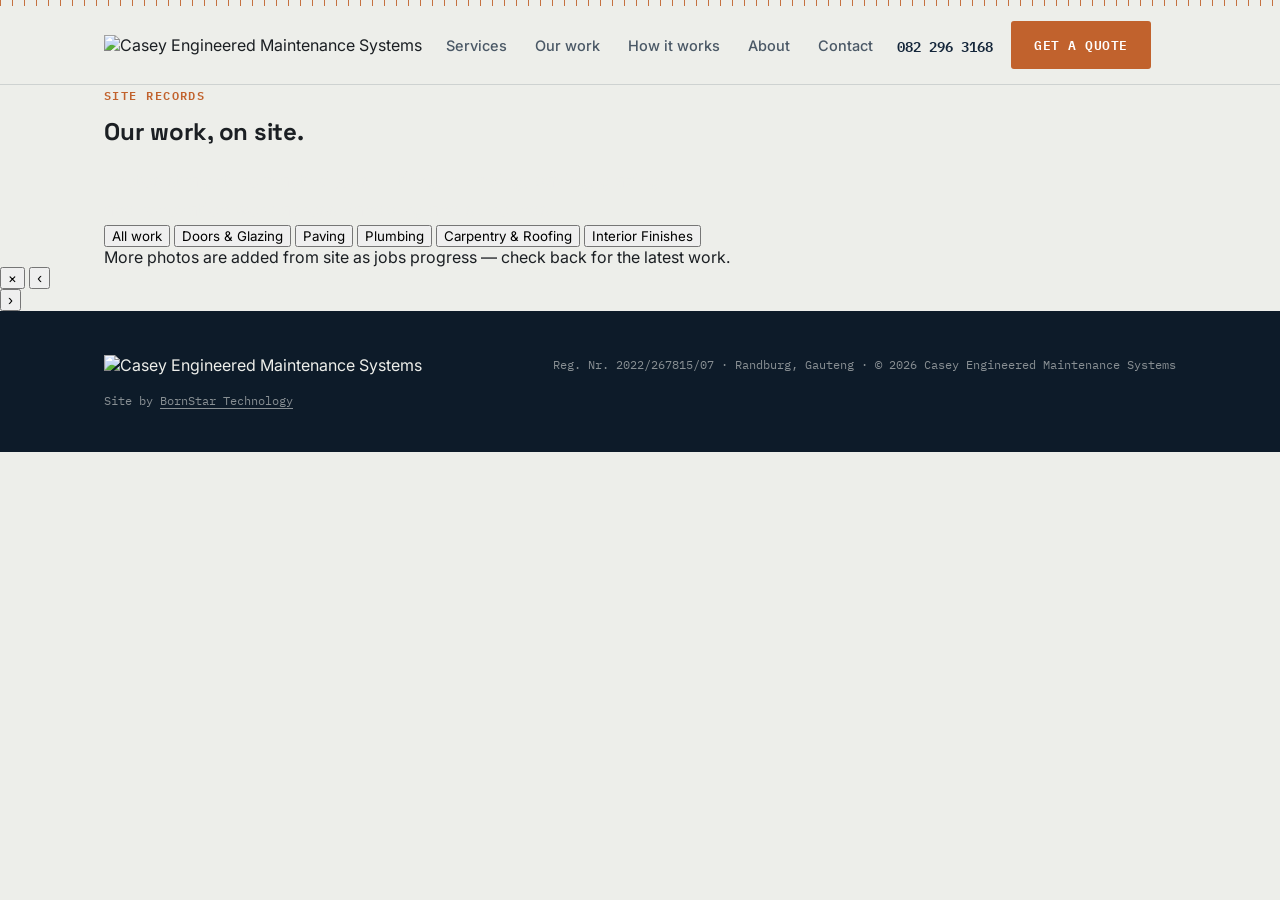
==== gallery.html @ 01d8136f "Add files via upload" ====
<!DOCTYPE html>
<html lang="en-ZA">
<head>
<meta charset="UTF-8">
<meta name="viewport" content="width=device-width, initial-scale=1.0">
<title>Our Work | Casey Engineered Maintenance Systems</title>
<meta name="description" content="Recent tiling, plumbing, paving, glazing and renovation work by Casey Engineered Maintenance Systems — Randburg and surrounds.">
<link rel="preconnect" href="https://fonts.googleapis.com">
<link rel="preconnect" href="https://fonts.gstatic.com" crossorigin>
<link href="https://fonts.googleapis.com/css2?family=Space+Grotesk:wght@500;600;700&family=Inter:wght@400;500;600&family=IBM+Plex+Mono:wght@500;600&display=swap" rel="stylesheet">
<link rel="stylesheet" href="css/style.css">
<link rel="icon" type="image/png" sizes="32x32" href="assets/favicon-32.png">
<link rel="apple-touch-icon" href="assets/apple-touch-icon.png">
</head>
<body>

<div class="dimline dimline--top" aria-hidden="true"></div>

<header class="site-header" id="top">
  <div class="wrap header-inner">
    <a class="brand" href="index.html">
      <img src="assets/logo.png" alt="Casey Engineered Maintenance Systems" class="brand__logo">
    </a>
    <nav class="nav" id="nav">
      <a href="index.html#services">Services</a>
      <a href="gallery.html" class="nav--active">Our work</a>
      <a href="index.html#process">How it works</a>
      <a href="index.html#about">About</a>
      <a href="index.html#contact">Contact</a>
    </nav>
    <div class="header-cta">
      <a class="tel" href="tel:+27822963168">082 296 3168</a>
      <a class="btn btn--copper" href="index.html#contact">Get a quote</a>
    </div>
    <button class="nav-toggle" id="navToggle" aria-label="Open menu" aria-expanded="false">
      <span></span><span></span><span></span>
    </button>
  </div>
</header>

<main>

  <!-- GALLERY HERO -->
  <section class="gallery-hero">
    <div class="wrap">
      <p class="eyebrow">Site records</p>
      <h1>Our work, on site.</h1>
      <p class="hero-lead hero-lead--dark">Photos straight from active jobs — tiling, plumbing, paving, glazing and renovation work across Randburg and surrounds.</p>
    </div>
  </section>

  <!-- FILTERS -->
  <section class="gallery-section">
    <div class="wrap">
      <div class="filter-bar" id="filterBar">
        <button class="filter-btn is-active" data-filter="all">All work</button>
        <button class="filter-btn" data-filter="glazing">Doors &amp; Glazing</button>
        <button class="filter-btn" data-filter="paving">Paving</button>
        <button class="filter-btn" data-filter="plumbing">Plumbing</button>
        <button class="filter-btn" data-filter="carpentry">Carpentry &amp; Roofing</button>
        <button class="filter-btn" data-filter="interior">Interior Finishes</button>
      </div>

      <div class="gallery-grid" id="galleryGrid">
        <!-- populated by js/gallery.js -->
      </div>

      <p class="gallery-note">More photos are added from site as jobs progress — check back for the latest work.</p>
    </div>
  </section>

</main>

<!-- LIGHTBOX -->
<div class="lightbox" id="lightbox" aria-hidden="true">
  <button class="lightbox__close" id="lightboxClose" aria-label="Close">&times;</button>
  <button class="lightbox__nav lightbox__nav--prev" id="lightboxPrev" aria-label="Previous image">&#8249;</button>
  <img class="lightbox__img" id="lightboxImg" src="" alt="">
  <button class="lightbox__nav lightbox__nav--next" id="lightboxNext" aria-label="Next image">&#8250;</button>
  <p class="lightbox__caption" id="lightboxCaption"></p>
</div>

<footer class="site-footer">
  <div class="wrap footer-inner">
    <div class="brand brand--footer">
      <img src="assets/logo.png" alt="Casey Engineered Maintenance Systems" class="brand__logo brand__logo--footer">
    </div>
    <p class="footer-meta">Reg. Nr. 2022/267815/07 · Randburg, Gauteng · © <span id="year"></span> Casey Engineered Maintenance Systems</p>
    <p class="footer-credit">Site by <a href="https://github.com/" target="_blank" rel="noopener">BornStar Technology</a></p>
  </div>
</footer>

<script src="js/script.js"></script>
<script src="js/gallery.js"></script>
</body>
</html>
---- css/style.css ----
/* ============================================
   CASEY ENGINEERED MAINTENANCE SYSTEMS
   Design tokens
   ============================================ */
:root {
  --navy: #14263A;
  --navy-deep: #0D1B29;
  --cement: #EDEEEA;
  --cement-dim: #E1E2DC;
  --ink: #1B1F23;
  --copper: #C1622D;
  --copper-light: #E08A52;
  --yellow: #E8B93A;
  --white: #FFFFFF;
  --line: rgba(20, 38, 58, 0.14);
  --line-on-dark: rgba(237, 238, 234, 0.16);

  --font-display: 'Space Grotesk', 'Arial Narrow', sans-serif;
  --font-body: 'Inter', -apple-system, BlinkMacSystemFont, sans-serif;
  --font-mono: 'IBM Plex Mono', 'Courier New', monospace;

  --wrap: 1120px;
}

*, *::before, *::after { box-sizing: border-box; }
html { scroll-behavior: smooth; }
@media (prefers-reduced-motion: reduce) {
  html { scroll-behavior: auto; }
  * { animation-duration: 0.001ms !important; animation-iteration-count: 1 !important; transition-duration: 0.001ms !important; }
}

body {
  margin: 0;
  font-family: var(--font-body);
  color: var(--ink);
  background: var(--cement);
  -webkit-font-smoothing: antialiased;
}

h1, h2, h3 { font-family: var(--font-display); margin: 0; line-height: 1.08; letter-spacing: -0.01em; }
p { margin: 0; }
a { color: inherit; text-decoration: none; }
ul, ol { margin: 0; padding: 0; list-style: none; }
img { max-width: 100%; display: block; }
button { font-family: inherit; cursor: pointer; }

.wrap { max-width: var(--wrap); margin: 0 auto; padding: 0 24px; }

:focus-visible {
  outline: 2px solid var(--copper);
  outline-offset: 3px;
}

.eyebrow {
  font-family: var(--font-mono);
  font-size: 12px;
  font-weight: 600;
  letter-spacing: 0.12em;
  text-transform: uppercase;
  color: var(--copper);
  margin-bottom: 14px;
  display: block;
}
.eyebrow--dark { color: var(--navy); opacity: 0.65; }

.section-lead {
  font-size: 17px;
  line-height: 1.55;
  color: var(--ink);
  opacity: 0.72;
  max-width: 46ch;
  margin-top: 14px;
}

/* Dimension line — signature motif, used as a hairline ruler with tick marks */
.dimline {
  height: 6px;
  background:
    repeating-linear-gradient(
      to right,
      var(--copper) 0, var(--copper) 1px,
      transparent 1px, transparent 12px
    );
  opacity: 0.9;
}

/* ============================================
   Buttons
   ============================================ */
.btn {
  display: inline-flex;
  align-items: center;
  justify-content: center;
  padding: 12px 22px;
  font-family: var(--font-mono);
  font-size: 13px;
  font-weight: 600;
  letter-spacing: 0.04em;
  text-transform: uppercase;
  border-radius: 3px;
  border: 1px solid transparent;
  transition: transform 0.15s ease, background 0.15s ease, border-color 0.15s ease;
}
.btn--copper { background: var(--copper); color: var(--white); }
.btn--copper:hover { background: var(--copper-light); transform: translateY(-1px); }
.btn--ghost { border-color: var(--navy); color: var(--navy); }
.btn--ghost:hover { border-color: var(--copper); color: var(--copper); transform: translateY(-1px); }
.btn--lg { padding: 15px 28px; font-size: 14px; }

/* ============================================
   Header
   ============================================ */
.site-header {
  position: sticky;
  top: 0;
  z-index: 50;
  background: var(--cement);
  border-bottom: 1px solid var(--line);
}
.header-inner {
  display: flex;
  align-items: center;
  gap: 24px;
  height: 78px;
}
.wordmark { display: flex; flex-direction: column; gap: 2px; margin-right: auto; }
.wordmark__main {
  font-family: var(--font-display);
  font-weight: 700;
  font-size: 22px;
  letter-spacing: 0.02em;
  color: var(--navy);
}
.wordmark__sub {
  font-family: var(--font-mono);
  font-size: 9.5px;
  letter-spacing: 0.14em;
  color: var(--copper);
  text-transform: uppercase;
}
.nav { display: flex; gap: 28px; }
.nav a {
  font-size: 14.5px;
  font-weight: 500;
  color: var(--navy);
  opacity: 0.75;
  transition: opacity 0.15s ease;
}
.nav a:hover { opacity: 1; color: var(--copper); }

.header-cta { display: flex; align-items: center; gap: 18px; }
.tel {
  font-family: var(--font-mono);
  font-size: 14px;
  font-weight: 600;
  color: var(--navy);
}
.tel:hover { color: var(--copper); }

.nav-toggle {
  display: none;
  width: 38px; height: 38px;
  background: none; border: none;
  flex-direction: column; justify-content: center; align-items: center; gap: 5px;
}
.nav-toggle span { width: 22px; height: 2px; background: var(--navy); transition: transform 0.2s ease, opacity 0.2s ease; }

/* ============================================
   Hero
   ============================================ */
.hero {
  background: var(--navy);
  background-image:
    linear-gradient(180deg, var(--navy) 0%, var(--navy-deep) 100%);
  color: var(--cement);
  padding: 96px 0 84px;
  position: relative;
  overflow: hidden;
}
.hero::before {
  content: "";
  position: absolute;
  inset: 0;
  background-image:
    linear-gradient(var(--line-on-dark) 1px, transparent 1px),
    linear-gradient(90deg, var(--line-on-dark) 1px, transparent 1px);
  background-size: 48px 48px;
  mask-image: radial-gradient(ellipse 80% 60% at 50% 0%, black 40%, transparent 90%);
  pointer-events: none;
}
.hero-inner { position: relative; }
.hero .eyebrow { color: var(--copper-light); }
.hero h1 {
  font-size: clamp(32px, 5vw, 52px);
  font-weight: 600;
  color: var(--white);
  max-width: 18ch;
}
.hero-lead {
  margin-top: 22px;
  font-size: 18px;
  line-height: 1.6;
  color: var(--cement);
  opacity: 0.78;
  max-width: 52ch;
}
.hero-actions { display: flex; gap: 16px; margin-top: 34px; flex-wrap: wrap; }
.hero .btn--ghost { border-color: var(--line-on-dark); color: var(--cement); }
.hero .btn--ghost:hover { border-color: var(--copper-light); color: var(--copper-light); }

.specimen {
  margin-top: 64px;
  border-top: 1px solid var(--line-on-dark);
  padding-top: 22px;
  display: grid;
  gap: 12px;
  max-width: 460px;
}
.specimen__row {
  display: grid;
  grid-template-columns: 14px 1fr auto;
  align-items: center;
  gap: 14px;
  font-family: var(--font-mono);
  font-size: 12.5px;
  letter-spacing: 0.04em;
}
.specimen__tick { width: 8px; height: 8px; border: 1px solid var(--copper-light); transform: rotate(45deg); }
.specimen__label { color: var(--cement); opacity: 0.55; text-transform: uppercase; }
.specimen__value { color: var(--copper-light); font-weight: 600; }

/* ============================================
   Services / spec grid
   ============================================ */
.services { padding: 88px 0; }
.services h2, .process h2, .about h2, .contact h2 {
  font-size: clamp(26px, 3.4vw, 36px);
  color: var(--navy);
}

.spec-grid {
  margin-top: 44px;
  display: grid;
  grid-template-columns: repeat(3, 1fr);
  gap: 1px;
  background: var(--line);
  border: 1px solid var(--line);
}
.spec-card {
  background: var(--cement);
  padding: 28px 26px;
  transition: background 0.15s ease;
}
.spec-card:hover { background: var(--white); }
.spec-card__head { display: flex; align-items: baseline; gap: 12px; margin-bottom: 10px; }
.spec-code {
  font-family: var(--font-mono);
  font-size: 12px;
  font-weight: 600;
  color: var(--white);
  background: var(--copper);
  padding: 3px 7px;
  border-radius: 2px;
  letter-spacing: 0.05em;
}
.spec-card h3 { font-size: 18px; color: var(--navy); }
.spec-card p { font-size: 14.5px; line-height: 1.55; opacity: 0.72; margin-top: 4px; }

/* ============================================
   Process
   ============================================ */
.process { padding: 88px 0; background: var(--cement-dim); }
.process-list { margin-top: 44px; display: grid; gap: 0; }
.process-list li {
  display: grid;
  grid-template-columns: 64px 1fr;
  gap: 24px;
  padding: 28px 0;
  border-top: 1px solid var(--line);
}
.process-list li:last-child { border-bottom: 1px solid var(--line); }
.process-num {
  font-family: var(--font-mono);
  font-size: 14px;
  font-weight: 600;
  color: var(--copper);
}
.process-list h3 { font-size: 19px; color: var(--navy); margin-bottom: 6px; }
.process-list p { font-size: 15px; line-height: 1.6; opacity: 0.72; max-width: 60ch; }

/* ============================================
   About
   ============================================ */
.about { padding: 88px 0; }
.about-inner { display: grid; grid-template-columns: 1.3fr 1fr; gap: 60px; align-items: start; }
.about p { margin-top: 18px; font-size: 16.5px; line-height: 1.65; opacity: 0.75; max-width: 54ch; }
.about-card {
  background: var(--navy);
  color: var(--cement);
  padding: 30px 28px;
  border-radius: 4px;
}
.about-card__label {
  font-family: var(--font-mono);
  font-size: 11px;
  letter-spacing: 0.1em;
  text-transform: uppercase;
  opacity: 0.5;
  margin-top: 18px;
}
.about-card__label:first-child { margin-top: 0; }
.about-card__value { font-size: 16px; font-weight: 500; margin-top: 4px; }

/* ============================================
   Contact
   ============================================ */
.contact { padding: 88px 0 100px; background: var(--navy); color: var(--cement); }
.contact h2 { color: var(--white); }
.contact-inner { display: grid; grid-template-columns: 1fr 1fr; gap: 64px; }
.contact-info .eyebrow { color: var(--copper-light); }
.contact-info .section-lead { color: var(--cement); opacity: 0.7; }

.contact-list { margin-top: 34px; display: grid; gap: 20px; }
.contact-list li { border-top: 1px solid var(--line-on-dark); padding-top: 16px; }
.contact-list__label {
  display: block;
  font-family: var(--font-mono);
  font-size: 11px;
  letter-spacing: 0.1em;
  text-transform: uppercase;
  opacity: 0.5;
  margin-bottom: 4px;
}
.contact-list a:hover { color: var(--copper-light); }

.quote-form {
  background: var(--cement);
  color: var(--ink);
  padding: 32px;
  border-radius: 4px;
  display: grid;
  gap: 14px;
}
.quote-form__title { font-family: var(--font-display); font-weight: 600; font-size: 20px; color: var(--navy); margin-bottom: 6px; }
.quote-form label { font-family: var(--font-mono); font-size: 11.5px; letter-spacing: 0.06em; text-transform: uppercase; opacity: 0.65; }
.quote-form input, .quote-form textarea {
  width: 100%;
  font-family: var(--font-body);
  font-size: 15px;
  padding: 11px 12px;
  border: 1px solid var(--line);
  border-radius: 3px;
  background: var(--white);
  color: var(--ink);
  resize: vertical;
}
.quote-form input:focus, .quote-form textarea:focus { border-color: var(--copper); }
.quote-form .btn { margin-top: 6px; width: 100%; }
.quote-form__note { font-size: 12px; opacity: 0.55; line-height: 1.5; margin-top: -4px; }

/* ============================================
   Footer
   ============================================ */
.site-footer { background: var(--navy-deep); color: var(--cement); padding: 44px 0; }
.footer-inner { display: flex; flex-wrap: wrap; align-items: center; justify-content: space-between; gap: 18px; }
.wordmark--footer .wordmark__main { color: var(--white); }
.footer-meta, .footer-credit { font-family: var(--font-mono); font-size: 12px; opacity: 0.55; }
.footer-credit a { text-decoration: underline; text-underline-offset: 3px; }
.footer-credit a:hover { color: var(--copper-light); }

/* ============================================
   Responsive
   ============================================ */
@media (max-width: 860px) {
  .about-inner, .contact-inner { grid-template-columns: 1fr; }
  .spec-grid { grid-template-columns: repeat(2, 1fr); }
}

@media (max-width: 700px) {
  .nav, .header-cta .tel { display: none; }
  .nav-toggle { display: flex; }
  .site-header.nav-open .nav {
    display: flex;
    position: absolute;
    top: 78px; left: 0; right: 0;
    background: var(--cement);
    border-bottom: 1px solid var(--line);
    flex-direction: column;
    padding: 20px 24px;
    gap: 18px;
  }
  .spec-grid { grid-template-columns: 1fr; }
  .process-list li { grid-template-columns: 40px 1fr; }
  .footer-inner { flex-direction: column; align-items: flex-start; text-align: left; }
}
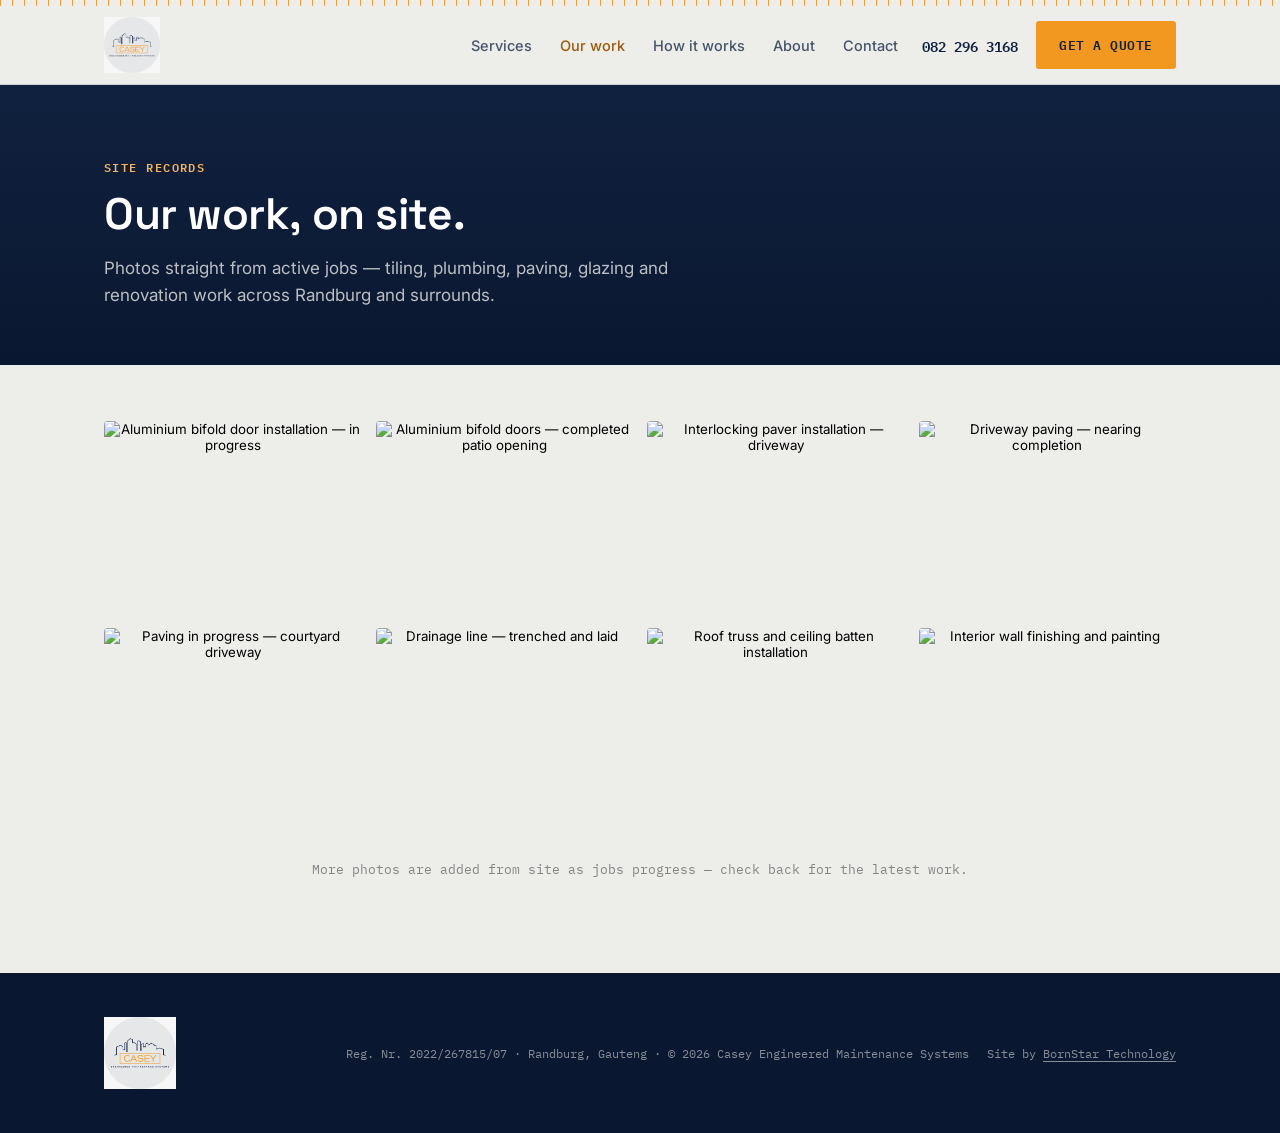
==== commit 3132990e: "Add files via upload" ====
--- a/gallery.html
+++ b/gallery.html
@@ -49,23 +49,11 @@
     </div>
   </section>
 
-  <!-- FILTERS -->
+  <!-- GALLERY GRID -->
   <section class="gallery-section">
     <div class="wrap">
-      <div class="filter-bar" id="filterBar">
-        <button class="filter-btn is-active" data-filter="all">All work</button>
-        <button class="filter-btn" data-filter="glazing">Doors &amp; Glazing</button>
-        <button class="filter-btn" data-filter="paving">Paving</button>
-        <button class="filter-btn" data-filter="plumbing">Plumbing</button>
-        <button class="filter-btn" data-filter="carpentry">Carpentry &amp; Roofing</button>
-        <button class="filter-btn" data-filter="interior">Interior Finishes</button>
-      </div>
-
-      <div class="gallery-grid" id="galleryGrid">
-        <!-- populated by js/gallery.js -->
-      </div>
-
-      <p class="gallery-note">More photos are added from site as jobs progress — check back for the latest work.</p>
+      <div class="gallery-grid" id="galleryGrid"></div>
+      <p class="gallery-note" id="galleryNote">More photos are added from site as jobs progress — check back for the latest work.</p>
     </div>
   </section>
 
--- a/css/style.css
+++ b/css/style.css
@@ -3,13 +3,14 @@
    Design tokens
    ============================================ */
 :root {
-  --navy: #14263A;
-  --navy-deep: #0D1B29;
+  --navy: #10213F;
+  --navy-deep: #0A1730;
   --cement: #EDEEEA;
   --cement-dim: #E1E2DC;
   --ink: #1B1F23;
-  --copper: #C1622D;
-  --copper-light: #E08A52;
+  --copper: #F2971F;
+  --copper-light: #F7B25C;
+  --copper-deep: #9E580D; /* text-on-light variant — meets AA contrast on cement */
   --yellow: #E8B93A;
   --white: #FFFFFF;
   --line: rgba(20, 38, 58, 0.14);
@@ -47,7 +48,7 @@
 .wrap { max-width: var(--wrap); margin: 0 auto; padding: 0 24px; }
 
 :focus-visible {
-  outline: 2px solid var(--copper);
+  outline: 2px solid var(--copper-deep);
   outline-offset: 3px;
 }
 
@@ -57,7 +58,7 @@
   font-weight: 600;
   letter-spacing: 0.12em;
   text-transform: uppercase;
-  color: var(--copper);
+  color: var(--copper-deep);
   margin-bottom: 14px;
   display: block;
 }
@@ -101,10 +102,10 @@
   border: 1px solid transparent;
   transition: transform 0.15s ease, background 0.15s ease, border-color 0.15s ease;
 }
-.btn--copper { background: var(--copper); color: var(--white); }
+.btn--copper { background: var(--copper); color: var(--navy); }
 .btn--copper:hover { background: var(--copper-light); transform: translateY(-1px); }
 .btn--ghost { border-color: var(--navy); color: var(--navy); }
-.btn--ghost:hover { border-color: var(--copper); color: var(--copper); transform: translateY(-1px); }
+.btn--ghost:hover { border-color: var(--copper-deep); color: var(--copper-deep); transform: translateY(-1px); }
 .btn--lg { padding: 15px 28px; font-size: 14px; }
 
 /* ============================================
@@ -123,21 +124,8 @@
   gap: 24px;
   height: 78px;
 }
-.wordmark { display: flex; flex-direction: column; gap: 2px; margin-right: auto; }
-.wordmark__main {
-  font-family: var(--font-display);
-  font-weight: 700;
-  font-size: 22px;
-  letter-spacing: 0.02em;
-  color: var(--navy);
-}
-.wordmark__sub {
-  font-family: var(--font-mono);
-  font-size: 9.5px;
-  letter-spacing: 0.14em;
-  color: var(--copper);
-  text-transform: uppercase;
-}
+.brand { display: flex; align-items: center; margin-right: auto; }
+.brand__logo { height: 56px; width: auto; display: block; }
 .nav { display: flex; gap: 28px; }
 .nav a {
   font-size: 14.5px;
@@ -146,7 +134,7 @@
   opacity: 0.75;
   transition: opacity 0.15s ease;
 }
-.nav a:hover { opacity: 1; color: var(--copper); }
+.nav a:hover { opacity: 1; color: var(--copper-deep); }
 
 .header-cta { display: flex; align-items: center; gap: 18px; }
 .tel {
@@ -155,7 +143,7 @@
   font-weight: 600;
   color: var(--navy);
 }
-.tel:hover { color: var(--copper); }
+.tel:hover { color: var(--copper-deep); }
 
 .nav-toggle {
   display: none;
@@ -257,7 +245,7 @@
   font-family: var(--font-mono);
   font-size: 12px;
   font-weight: 600;
-  color: var(--white);
+  color: var(--navy);
   background: var(--copper);
   padding: 3px 7px;
   border-radius: 2px;
@@ -267,6 +255,30 @@
 .spec-card p { font-size: 14.5px; line-height: 1.55; opacity: 0.72; margin-top: 4px; }
 
 /* ============================================
+   Work teaser (homepage)
+   ============================================ */
+.work-teaser { padding: 88px 0; background: var(--cement-dim); text-align: center; }
+.work-teaser h2 { margin-bottom: 8px; }
+.teaser-grid {
+  margin: 40px 0 32px;
+  display: grid;
+  grid-template-columns: repeat(4, 1fr);
+  gap: 14px;
+}
+.teaser-item {
+  display: block;
+  aspect-ratio: 4 / 3;
+  border-radius: 4px;
+  overflow: hidden;
+}
+.teaser-item img { width: 100%; height: 100%; object-fit: cover; transition: transform 0.35s ease; }
+.teaser-item:hover img { transform: scale(1.06); }
+
+@media (max-width: 700px) {
+  .teaser-grid { grid-template-columns: repeat(2, 1fr); }
+}
+
+/* ============================================
    Process
    ============================================ */
 .process { padding: 88px 0; background: var(--cement-dim); }
@@ -283,7 +295,7 @@
   font-family: var(--font-mono);
   font-size: 14px;
   font-weight: 600;
-  color: var(--copper);
+  color: var(--copper-deep);
 }
 .process-list h3 { font-size: 19px; color: var(--navy); margin-bottom: 6px; }
 .process-list p { font-size: 15px; line-height: 1.6; opacity: 0.72; max-width: 60ch; }
@@ -354,7 +366,7 @@
   color: var(--ink);
   resize: vertical;
 }
-.quote-form input:focus, .quote-form textarea:focus { border-color: var(--copper); }
+.quote-form input:focus, .quote-form textarea:focus { border-color: var(--copper-deep); }
 .quote-form .btn { margin-top: 6px; width: 100%; }
 .quote-form__note { font-size: 12px; opacity: 0.55; line-height: 1.5; margin-top: -4px; }
 
@@ -363,7 +375,7 @@
    ============================================ */
 .site-footer { background: var(--navy-deep); color: var(--cement); padding: 44px 0; }
 .footer-inner { display: flex; flex-wrap: wrap; align-items: center; justify-content: space-between; gap: 18px; }
-.wordmark--footer .wordmark__main { color: var(--white); }
+.brand__logo--footer { height: 72px; }
 .footer-meta, .footer-credit { font-family: var(--font-mono); font-size: 12px; opacity: 0.55; }
 .footer-credit a { text-decoration: underline; text-underline-offset: 3px; }
 .footer-credit a:hover { color: var(--copper-light); }
@@ -393,3 +405,168 @@
   .process-list li { grid-template-columns: 40px 1fr; }
   .footer-inner { flex-direction: column; align-items: flex-start; text-align: left; }
 }
+
+/* ============================================
+   Nav active state
+   ============================================ */
+.nav a.nav--active { color: var(--copper-deep); opacity: 1; }
+
+/* ============================================
+   Gallery page
+   ============================================ */
+.gallery-hero {
+  background: var(--navy);
+  background-image: linear-gradient(180deg, var(--navy) 0%, var(--navy-deep) 100%);
+  color: var(--white);
+  padding: 72px 0 56px;
+}
+.gallery-hero .eyebrow { color: var(--copper-light); }
+.gallery-hero h1 { font-size: clamp(30px, 4.4vw, 44px); color: var(--white); font-weight: 600; }
+.hero-lead--dark { margin-top: 16px; font-size: 17px; line-height: 1.6; color: var(--cement); opacity: 0.78; max-width: 56ch; }
+
+.gallery-section { padding: 56px 0 96px; }
+
+.filter-bar {
+  display: flex;
+  flex-wrap: wrap;
+  gap: 10px;
+  margin-bottom: 36px;
+}
+.filter-btn {
+  font-family: var(--font-mono);
+  font-size: 12.5px;
+  font-weight: 600;
+  letter-spacing: 0.03em;
+  text-transform: uppercase;
+  padding: 9px 16px;
+  border-radius: 999px;
+  border: 1px solid var(--line);
+  background: var(--white);
+  color: var(--navy);
+  opacity: 0.7;
+  transition: background 0.15s ease, opacity 0.15s ease, border-color 0.15s ease;
+}
+.filter-btn:hover { opacity: 1; border-color: var(--copper); }
+.filter-btn.is-active {
+  background: var(--navy);
+  border-color: var(--navy);
+  color: var(--white);
+  opacity: 1;
+}
+
+.gallery-grid {
+  display: grid;
+  grid-template-columns: repeat(4, 1fr);
+  gap: 14px;
+}
+.gallery-item {
+  display: block;
+  padding: 0;
+  border: none;
+  background: none;
+  border-radius: 4px;
+  overflow: hidden;
+  aspect-ratio: 4 / 3;
+  cursor: pointer;
+  position: relative;
+}
+.gallery-item img {
+  width: 100%;
+  height: 100%;
+  object-fit: cover;
+  transition: transform 0.35s ease;
+}
+.gallery-item:hover img { transform: scale(1.06); }
+.gallery-item::after {
+  content: "";
+  position: absolute;
+  inset: 0;
+  background: linear-gradient(180deg, transparent 60%, rgba(13,23,48,0.35) 100%);
+  opacity: 0;
+  transition: opacity 0.2s ease;
+}
+.gallery-item:hover::after { opacity: 1; }
+
+.gallery-note {
+  margin-top: 40px;
+  font-family: var(--font-mono);
+  font-size: 12.5px;
+  color: var(--ink);
+  opacity: 0.5;
+  text-align: center;
+}
+
+@media (max-width: 860px) {
+  .gallery-grid { grid-template-columns: repeat(3, 1fr); }
+}
+@media (max-width: 600px) {
+  .gallery-grid { grid-template-columns: repeat(2, 1fr); gap: 10px; }
+  .filter-bar { gap: 8px; }
+  .filter-btn { padding: 7px 13px; font-size: 11.5px; }
+}
+
+/* ============================================
+   Lightbox
+   ============================================ */
+.lightbox {
+  position: fixed;
+  inset: 0;
+  z-index: 100;
+  background: rgba(10, 23, 48, 0.94);
+  display: none;
+  align-items: center;
+  justify-content: center;
+  padding: 24px;
+}
+.lightbox.is-open { display: flex; }
+.lightbox__img {
+  max-width: min(90vw, 1000px);
+  max-height: 78vh;
+  object-fit: contain;
+  border-radius: 3px;
+  box-shadow: 0 20px 60px rgba(0,0,0,0.4);
+}
+.lightbox__caption {
+  position: absolute;
+  bottom: 28px;
+  left: 0; right: 0;
+  text-align: center;
+  font-family: var(--font-mono);
+  font-size: 13px;
+  color: var(--cement);
+  opacity: 0.75;
+}
+.lightbox__close {
+  position: absolute;
+  top: 20px; right: 24px;
+  width: 40px; height: 40px;
+  border-radius: 50%;
+  border: 1px solid var(--line-on-dark);
+  background: transparent;
+  color: var(--white);
+  font-size: 22px;
+  line-height: 1;
+}
+.lightbox__close:hover { border-color: var(--copper-light); color: var(--copper-light); }
+.lightbox__nav {
+  position: absolute;
+  top: 50%;
+  transform: translateY(-50%);
+  width: 48px; height: 48px;
+  border-radius: 50%;
+  border: 1px solid var(--line-on-dark);
+  background: transparent;
+  color: var(--white);
+  font-size: 26px;
+  line-height: 1;
+}
+.lightbox__nav:hover { border-color: var(--copper-light); color: var(--copper-light); }
+.lightbox__nav--prev { left: 20px; }
+.lightbox__nav--next { right: 20px; }
+
+@media (max-width: 600px) {
+  .lightbox__nav { width: 40px; height: 40px; font-size: 20px; }
+  .lightbox__nav--prev { left: 8px; }
+  .lightbox__nav--next { right: 8px; }
+  .lightbox__close { top: 12px; right: 12px; }
+}
